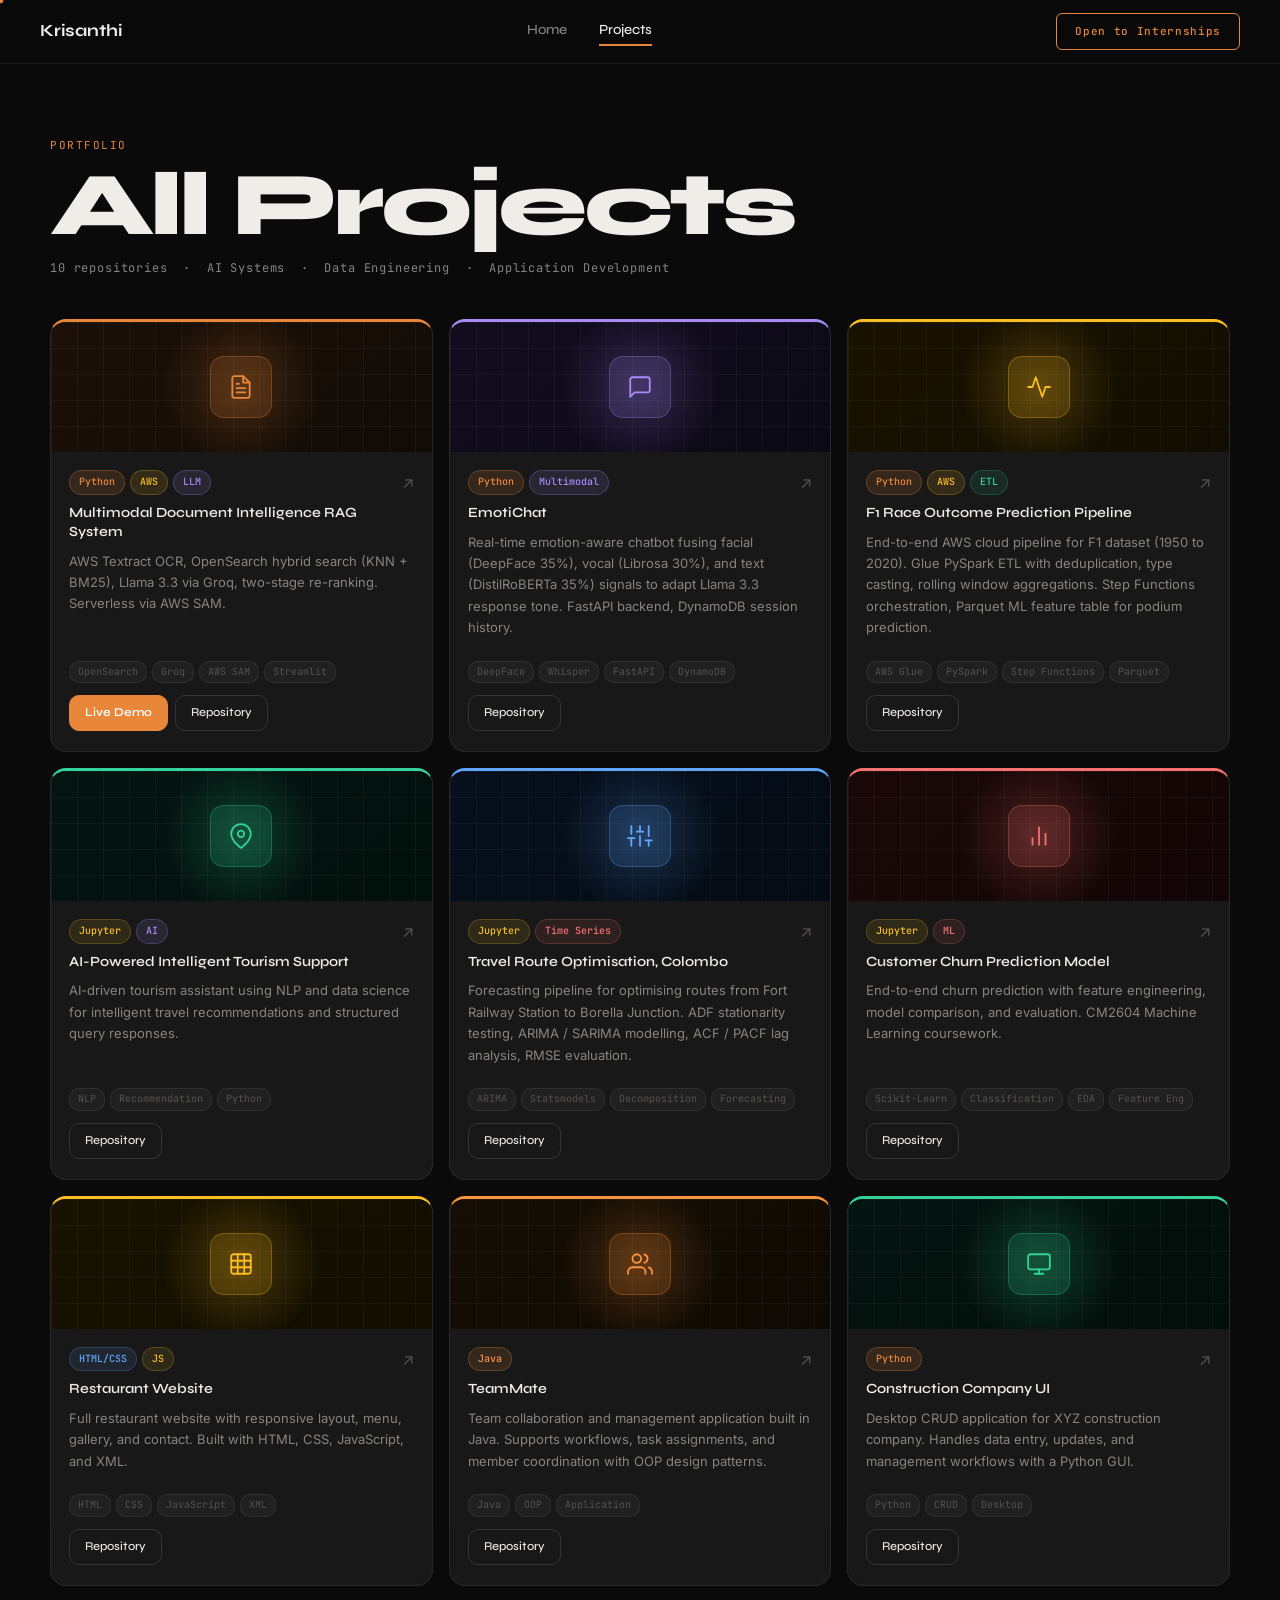
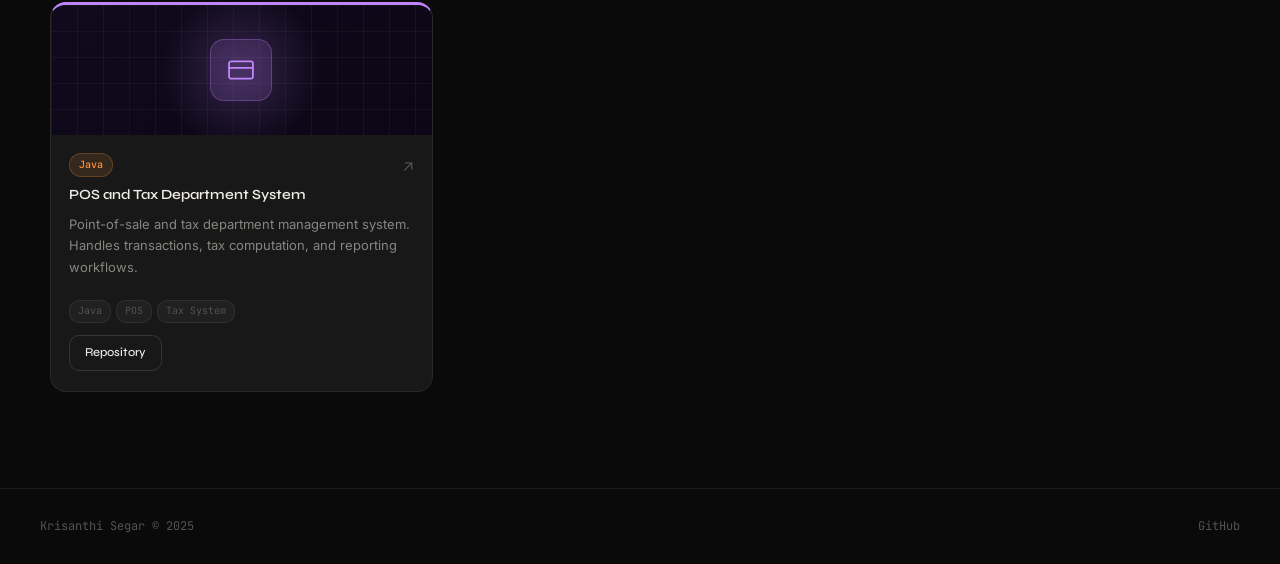
==== projects.html @ 3cba6a59 "created project page" ====
<!DOCTYPE html>
<html lang="en">
<head>
  <meta charset="UTF-8">
  <meta name="viewport" content="width=device-width, initial-scale=1.0">
  <title>Projects | Krisanthi Segar</title>
  <link rel="preconnect" href="https://fonts.googleapis.com">
  <link rel="preconnect" href="https://fonts.gstatic.com" crossorigin>
  <link href="https://fonts.googleapis.com/css2?family=Syne:wght@400;500;600;700;800&family=Inter:wght@300;400;500&family=JetBrains+Mono:wght@400;500&display=swap" rel="stylesheet">
  <link rel="stylesheet" href="css/style.css">
  <style>
    .pcard-art {
      height: 130px;
      display: flex;
      align-items: center;
      justify-content: center;
      position: relative;
      overflow: hidden;
      flex-shrink: 0;
    }
    .pcard-art::before {
      content: '';
      position: absolute;
      inset: 0;
      background-image:
        linear-gradient(rgba(255,255,255,0.04) 1px, transparent 1px),
        linear-gradient(90deg, rgba(255,255,255,0.04) 1px, transparent 1px);
      background-size: 26px 26px;
    }
    .pcard-art::after {
      content: '';
      position: absolute;
      width: 160px;
      height: 160px;
      border-radius: 50%;
      background: radial-gradient(circle, var(--glow) 0%, transparent 70%);
      opacity: 0.22;
      pointer-events: none;
    }
    .ci {
      width: 62px;
      height: 62px;
      border-radius: 14px;
      display: flex;
      align-items: center;
      justify-content: center;
      position: relative;
      z-index: 2;
      flex-shrink: 0;
    }
    .ci svg { width: 26px; height: 26px; }
  </style>
</head>
<body>

<div class="cursor" id="cursor"></div>

<nav class="nav" id="nav">
  <a href="index.html" class="nav-logo">Krisanthi</a>
  <div class="nav-links">
    <a href="index.html" class="nav-link">Home</a>
    <a href="projects.html" class="nav-link active">Projects</a>
  </div>
  <a href="index.html#contact" class="nav-hire">Open to Internships</a>
</nav>

<section class="page-hero">
  <div class="wrap">
    <p class="eyebrow">Portfolio</p>
    <h1 class="page-title">All Projects</h1>
    <p class="page-sub">10 repositories &nbsp;&middot;&nbsp; AI Systems &nbsp;&middot;&nbsp; Data Engineering &nbsp;&middot;&nbsp; Application Development</p>
  </div>
</section>

<section class="proj-section">
  <div class="wrap">
    <div class="proj-grid">

      <!-- 1 RAG -->
      <article class="pcard" style="--bar:#E8873A">
        <div class="pcard-art" style="background:linear-gradient(145deg,#1c1008,#110b05);--glow:#E8873A">
          <div class="ci" style="background:rgba(232,135,58,.14);border:1px solid rgba(232,135,58,.28)">
            <svg viewBox="0 0 24 24" fill="none" stroke="#E8873A" stroke-width="1.65" stroke-linecap="round" stroke-linejoin="round">
              <path d="M14 2H6a2 2 0 00-2 2v16a2 2 0 002 2h12a2 2 0 002-2V8z"/>
              <polyline points="14,2 14,8 20,8"/>
              <line x1="16" y1="13" x2="8" y2="13"/>
              <line x1="16" y1="17" x2="8" y2="17"/>
              <line x1="10" y1="9" x2="8" y2="9"/>
            </svg>
          </div>
        </div>
        <div class="pcard-body">
          <div class="pcard-top"><div class="badges"><span class="b b-py">Python</span><span class="b b-aws">AWS</span><span class="b b-ai">LLM</span></div><a href="https://github.com/Krisanthi/Multimodal-Document-Intelligence-RAG-System" target="_blank" class="ext-link">&#8599;</a></div>
          <h3 class="pcard-name">Multimodal Document Intelligence RAG System</h3>
          <p class="pcard-desc">AWS Textract OCR, OpenSearch hybrid search (KNN + BM25), Llama 3.3 via Groq, two-stage re-ranking. Serverless via AWS SAM.</p>
          <div class="ptags"><span>OpenSearch</span><span>Groq</span><span>AWS SAM</span><span>Streamlit</span></div>
          <div class="pbtns"><a href="https://multimodal-document-intelligence-rag-system-j9xgrgx8ejsucrmhwx.streamlit.app/#doc-intel-rag" target="_blank" class="btn-fill btn-s">Live Demo</a><a href="https://github.com/Krisanthi/Multimodal-Document-Intelligence-RAG-System" target="_blank" class="btn-line btn-s">Repository</a></div>
        </div>
      </article>

      <!-- 2 EmotiChat -->
      <article class="pcard" style="--bar:#A78BFA">
        <div class="pcard-art" style="background:linear-gradient(145deg,#110d1e,#0c0916);--glow:#A78BFA">
          <div class="ci" style="background:rgba(167,139,250,.14);border:1px solid rgba(167,139,250,.28)">
            <svg viewBox="0 0 24 24" fill="none" stroke="#A78BFA" stroke-width="1.65" stroke-linecap="round" stroke-linejoin="round">
              <path d="M21 15a2 2 0 01-2 2H7l-4 4V5a2 2 0 012-2h14a2 2 0 012 2z"/>
            </svg>
          </div>
        </div>
        <div class="pcard-body">
          <div class="pcard-top"><div class="badges"><span class="b b-py">Python</span><span class="b b-ai">Multimodal</span></div><a href="https://github.com/Krisanthi/EmotiChat" target="_blank" class="ext-link">&#8599;</a></div>
          <h3 class="pcard-name">EmotiChat</h3>
          <p class="pcard-desc">Real-time emotion-aware chatbot fusing facial (DeepFace 35%), vocal (Librosa 30%), and text (DistilRoBERTa 35%) signals to adapt Llama 3.3 response tone. FastAPI backend, DynamoDB session history.</p>
          <div class="ptags"><span>DeepFace</span><span>Whisper</span><span>FastAPI</span><span>DynamoDB</span></div>
          <div class="pbtns"><a href="https://github.com/Krisanthi/EmotiChat" target="_blank" class="btn-line btn-s">Repository</a></div>
        </div>
      </article>

      <!-- 3 F1 Pipeline -->
      <article class="pcard" style="--bar:#FBBF24">
        <div class="pcard-art" style="background:linear-gradient(145deg,#1a1200,#110d00);--glow:#FBBF24">
          <div class="ci" style="background:rgba(251,191,36,.14);border:1px solid rgba(251,191,36,.28)">
            <svg viewBox="0 0 24 24" fill="none" stroke="#FBBF24" stroke-width="1.65" stroke-linecap="round" stroke-linejoin="round">
              <polyline points="22,12 18,12 15,21 9,3 6,12 2,12"/>
            </svg>
          </div>
        </div>
        <div class="pcard-body">
          <div class="pcard-top"><div class="badges"><span class="b b-py">Python</span><span class="b b-aws">AWS</span><span class="b b-data">ETL</span></div><a href="https://github.com/Krisanthi/f1-pipeline" target="_blank" class="ext-link">&#8599;</a></div>
          <h3 class="pcard-name">F1 Race Outcome Prediction Pipeline</h3>
          <p class="pcard-desc">End-to-end AWS cloud pipeline for F1 dataset (1950 to 2020). Glue PySpark ETL with deduplication, type casting, rolling window aggregations. Step Functions orchestration, Parquet ML feature table for podium prediction.</p>
          <div class="ptags"><span>AWS Glue</span><span>PySpark</span><span>Step Functions</span><span>Parquet</span></div>
          <div class="pbtns"><a href="https://github.com/Krisanthi/f1-pipeline" target="_blank" class="btn-line btn-s">Repository</a></div>
        </div>
      </article>

      <!-- 4 Tourism -->
      <article class="pcard" style="--bar:#34D399">
        <div class="pcard-art" style="background:linear-gradient(145deg,#041410,#02100c);--glow:#34D399">
          <div class="ci" style="background:rgba(52,211,153,.14);border:1px solid rgba(52,211,153,.28)">
            <svg viewBox="0 0 24 24" fill="none" stroke="#34D399" stroke-width="1.65" stroke-linecap="round" stroke-linejoin="round">
              <path d="M21 10c0 7-9 13-9 13s-9-6-9-13a9 9 0 0118 0z"/>
              <circle cx="12" cy="10" r="3"/>
            </svg>
          </div>
        </div>
        <div class="pcard-body">
          <div class="pcard-top"><div class="badges"><span class="b b-nb">Jupyter</span><span class="b b-ai">AI</span></div><a href="https://github.com/Krisanthi/AI-Powered-Intelligent-Tourism-Support-System" target="_blank" class="ext-link">&#8599;</a></div>
          <h3 class="pcard-name">AI-Powered Intelligent Tourism Support</h3>
          <p class="pcard-desc">AI-driven tourism assistant using NLP and data science for intelligent travel recommendations and structured query responses.</p>
          <div class="ptags"><span>NLP</span><span>Recommendation</span><span>Python</span></div>
          <div class="pbtns"><a href="https://github.com/Krisanthi/AI-Powered-Intelligent-Tourism-Support-System" target="_blank" class="btn-line btn-s">Repository</a></div>
        </div>
      </article>

      <!-- 5 Travel Route -->
      <article class="pcard" style="--bar:#60A5FA">
        <div class="pcard-art" style="background:linear-gradient(145deg,#060f1c,#040b14);--glow:#60A5FA">
          <div class="ci" style="background:rgba(96,165,250,.14);border:1px solid rgba(96,165,250,.28)">
            <svg viewBox="0 0 24 24" fill="none" stroke="#60A5FA" stroke-width="1.65" stroke-linecap="round" stroke-linejoin="round">
              <line x1="4" y1="21" x2="4" y2="14"/>
              <line x1="4" y1="10" x2="4" y2="3"/>
              <line x1="12" y1="21" x2="12" y2="12"/>
              <line x1="12" y1="8" x2="12" y2="3"/>
              <line x1="20" y1="21" x2="20" y2="16"/>
              <line x1="20" y1="12" x2="20" y2="3"/>
              <line x1="1" y1="14" x2="7" y2="14"/>
              <line x1="9" y1="8" x2="15" y2="8"/>
              <line x1="17" y1="16" x2="23" y2="16"/>
            </svg>
          </div>
        </div>
        <div class="pcard-body">
          <div class="pcard-top"><div class="badges"><span class="b b-nb">Jupyter</span><span class="b b-ml">Time Series</span></div><a href="https://github.com/Krisanthi/Optimisation-of-Travel-Routes-in-Colombo-Using-Python" target="_blank" class="ext-link">&#8599;</a></div>
          <h3 class="pcard-name">Travel Route Optimisation, Colombo</h3>
          <p class="pcard-desc">Forecasting pipeline for optimising routes from Fort Railway Station to Borella Junction. ADF stationarity testing, ARIMA / SARIMA modelling, ACF / PACF lag analysis, RMSE evaluation.</p>
          <div class="ptags"><span>ARIMA</span><span>Statsmodels</span><span>Decomposition</span><span>Forecasting</span></div>
          <div class="pbtns"><a href="https://github.com/Krisanthi/Optimisation-of-Travel-Routes-in-Colombo-Using-Python" target="_blank" class="btn-line btn-s">Repository</a></div>
        </div>
      </article>

      <!-- 6 Churn -->
      <article class="pcard" style="--bar:#F87171">
        <div class="pcard-art" style="background:linear-gradient(145deg,#1a0808,#120505);--glow:#F87171">
          <div class="ci" style="background:rgba(248,113,113,.14);border:1px solid rgba(248,113,113,.28)">
            <svg viewBox="0 0 24 24" fill="none" stroke="#F87171" stroke-width="1.65" stroke-linecap="round" stroke-linejoin="round">
              <line x1="18" y1="20" x2="18" y2="10"/>
              <line x1="12" y1="20" x2="12" y2="4"/>
              <line x1="6" y1="20" x2="6" y2="14"/>
            </svg>
          </div>
        </div>
        <div class="pcard-body">
          <div class="pcard-top"><div class="badges"><span class="b b-nb">Jupyter</span><span class="b b-ml">ML</span></div><a href="https://github.com/Krisanthi/Customer-Churn-Prediction-Model" target="_blank" class="ext-link">&#8599;</a></div>
          <h3 class="pcard-name">Customer Churn Prediction Model</h3>
          <p class="pcard-desc">End-to-end churn prediction with feature engineering, model comparison, and evaluation. CM2604 Machine Learning coursework.</p>
          <div class="ptags"><span>Scikit-Learn</span><span>Classification</span><span>EDA</span><span>Feature Eng</span></div>
          <div class="pbtns"><a href="https://github.com/Krisanthi/Customer-Churn-Prediction-Model" target="_blank" class="btn-line btn-s">Repository</a></div>
        </div>
      </article>

      <!-- 7 Restaurant -->
      <article class="pcard" style="--bar:#FBBF24">
        <div class="pcard-art" style="background:linear-gradient(145deg,#181200,#110d00);--glow:#FBBF24">
          <div class="ci" style="background:rgba(251,191,36,.14);border:1px solid rgba(251,191,36,.28)">
            <svg viewBox="0 0 24 24" fill="none" stroke="#FBBF24" stroke-width="1.65" stroke-linecap="round" stroke-linejoin="round">
              <rect x="3" y="3" width="18" height="18" rx="2"/>
              <line x1="3" y1="9" x2="21" y2="9"/>
              <line x1="3" y1="15" x2="21" y2="15"/>
              <line x1="9" y1="3" x2="9" y2="21"/>
              <line x1="15" y1="3" x2="15" y2="21"/>
            </svg>
          </div>
        </div>
        <div class="pcard-body">
          <div class="pcard-top"><div class="badges"><span class="b b-css">HTML/CSS</span><span class="b b-js">JS</span></div><a href="https://github.com/Krisanthi/Restaurant-Website" target="_blank" class="ext-link">&#8599;</a></div>
          <h3 class="pcard-name">Restaurant Website</h3>
          <p class="pcard-desc">Full restaurant website with responsive layout, menu, gallery, and contact. Built with HTML, CSS, JavaScript, and XML.</p>
          <div class="ptags"><span>HTML</span><span>CSS</span><span>JavaScript</span><span>XML</span></div>
          <div class="pbtns"><a href="https://github.com/Krisanthi/Restaurant-Website" target="_blank" class="btn-line btn-s">Repository</a></div>
        </div>
      </article>

      <!-- 8 TeamMate -->
      <article class="pcard" style="--bar:#FB923C">
        <div class="pcard-art" style="background:linear-gradient(145deg,#160e04,#0e0902);--glow:#FB923C">
          <div class="ci" style="background:rgba(251,146,60,.14);border:1px solid rgba(251,146,60,.28)">
            <svg viewBox="0 0 24 24" fill="none" stroke="#FB923C" stroke-width="1.65" stroke-linecap="round" stroke-linejoin="round">
              <path d="M17 21v-2a4 4 0 00-4-4H5a4 4 0 00-4 4v2"/>
              <circle cx="9" cy="7" r="4"/>
              <path d="M23 21v-2a4 4 0 00-3-3.87"/>
              <path d="M16 3.13a4 4 0 010 7.75"/>
            </svg>
          </div>
        </div>
        <div class="pcard-body">
          <div class="pcard-top"><div class="badges"><span class="b b-java">Java</span></div><a href="https://github.com/Krisanthi/TeamMate" target="_blank" class="ext-link">&#8599;</a></div>
          <h3 class="pcard-name">TeamMate</h3>
          <p class="pcard-desc">Team collaboration and management application built in Java. Supports workflows, task assignments, and member coordination with OOP design patterns.</p>
          <div class="ptags"><span>Java</span><span>OOP</span><span>Application</span></div>
          <div class="pbtns"><a href="https://github.com/Krisanthi/TeamMate" target="_blank" class="btn-line btn-s">Repository</a></div>
        </div>
      </article>

      <!-- 9 Construction UI -->
      <article class="pcard" style="--bar:#34D399">
        <div class="pcard-art" style="background:linear-gradient(145deg,#041410,#020e09);--glow:#34D399">
          <div class="ci" style="background:rgba(52,211,153,.14);border:1px solid rgba(52,211,153,.28)">
            <svg viewBox="0 0 24 24" fill="none" stroke="#34D399" stroke-width="1.65" stroke-linecap="round" stroke-linejoin="round">
              <rect x="2" y="3" width="20" height="14" rx="2"/>
              <line x1="8" y1="21" x2="16" y2="21"/>
              <line x1="12" y1="17" x2="12" y2="21"/>
            </svg>
          </div>
        </div>
        <div class="pcard-body">
          <div class="pcard-top"><div class="badges"><span class="b b-py">Python</span></div><a href="https://github.com/Krisanthi/construction-company-UI-with-python." target="_blank" class="ext-link">&#8599;</a></div>
          <h3 class="pcard-name">Construction Company UI</h3>
          <p class="pcard-desc">Desktop CRUD application for XYZ construction company. Handles data entry, updates, and management workflows with a Python GUI.</p>
          <div class="ptags"><span>Python</span><span>CRUD</span><span>Desktop</span></div>
          <div class="pbtns"><a href="https://github.com/Krisanthi/construction-company-UI-with-python." target="_blank" class="btn-line btn-s">Repository</a></div>
        </div>
      </article>

      <!-- 10 POS System -->
      <article class="pcard" style="--bar:#C084FC">
        <div class="pcard-art" style="background:linear-gradient(145deg,#100a1c,#0b0716);--glow:#C084FC">
          <div class="ci" style="background:rgba(192,132,252,.14);border:1px solid rgba(192,132,252,.28)">
            <svg viewBox="0 0 24 24" fill="none" stroke="#C084FC" stroke-width="1.65" stroke-linecap="round" stroke-linejoin="round">
              <rect x="1" y="4" width="22" height="16" rx="2"/>
              <line x1="1" y1="10" x2="23" y2="10"/>
            </svg>
          </div>
        </div>
        <div class="pcard-body">
          <div class="pcard-top"><div class="badges"><span class="b b-java">Java</span></div><a href="https://github.com/Krisanthi/pos-system-and-tax-department-system" target="_blank" class="ext-link">&#8599;</a></div>
          <h3 class="pcard-name">POS and Tax Department System</h3>
          <p class="pcard-desc">Point-of-sale and tax department management system. Handles transactions, tax computation, and reporting workflows.</p>
          <div class="ptags"><span>Java</span><span>POS</span><span>Tax System</span></div>
          <div class="pbtns"><a href="https://github.com/Krisanthi/pos-system-and-tax-department-system" target="_blank" class="btn-line btn-s">Repository</a></div>
        </div>
      </article>

    </div>
  </div>
</section>

<footer class="footer">
  <span>Krisanthi Segar &copy; 2025</span>
  <a href="https://github.com/Krisanthi" target="_blank" style="color:var(--txt3);font-family:var(--ff-m);font-size:12px;transition:color .2s" onmouseover="this.style.color='var(--acc)'" onmouseout="this.style.color='var(--txt3)'">GitHub</a>
</footer>

<script src="js/main.js"></script>
</body>
</html>
---- css/style.css ----
/* =============================================================
   KRISANTHI SEGAR — Portfolio v3
   Dark, bold, no em-dashes, engaging, professional
============================================================= */
:root {
  --bg:      #0A0A0A;
  --bg2:     #111111;
  --bg3:     #181818;
  --bg4:     #202020;
  --brd:     rgba(255,255,255,0.07);
  --brd2:    rgba(255,255,255,0.13);
  --brd3:    rgba(255,255,255,0.2);
  --txt:     #F0EDE8;
  --txt2:    #888480;
  --txt3:    #555250;
  --acc:     #E8873A;
  --acc2:    #FBBF24;
  --grn:     #34D399;
  --pur:     #A78BFA;
  --blu:     #60A5FA;
  --red:     #F87171;
  --pnk:     #C084FC;

  --ff-h:    'Syne', sans-serif;
  --ff-b:    'Inter', sans-serif;
  --ff-m:    'JetBrains Mono', monospace;

  --r1: 6px;  --r2: 10px;  --r3: 16px;  --r4: 24px;
  --nav: 64px;
  --sh: 0 4px 40px rgba(0,0,0,.65);
}

*,*::before,*::after{box-sizing:border-box;margin:0;padding:0}
html{scroll-behavior:smooth}
body{font-family:var(--ff-b);background:var(--bg);color:var(--txt);font-size:16px;line-height:1.65;overflow-x:hidden;-webkit-font-smoothing:antialiased}
a{color:inherit;text-decoration:none}
img{display:block;max-width:100%}
p{margin-bottom:1em}
p:last-child{margin-bottom:0}

.wrap{width:min(1180px,100% - 3rem);margin-inline:auto}

/* ── CURSOR ── */
.cursor{width:7px;height:7px;border-radius:50%;background:var(--acc);position:fixed;pointer-events:none;z-index:9999;transform:translate(-50%,-50%);transition:transform .15s,opacity .3s;mix-blend-mode:screen}

/* ══════════ NAV ══════════ */
.nav{position:fixed;top:0;left:0;right:0;z-index:100;height:var(--nav);display:flex;align-items:center;justify-content:space-between;padding:0 2.5rem;background:rgba(10,10,10,.82);backdrop-filter:blur(18px);border-bottom:1px solid var(--brd);transition:border-color .3s}
.nav.scrolled{border-bottom-color:var(--brd2)}
.nav-logo{font-family:var(--ff-h);font-size:17px;font-weight:700;color:var(--txt);letter-spacing:-.01em}
.nav-links{display:flex;gap:2rem}
.nav-link{font-family:var(--ff-h);font-size:14px;font-weight:500;color:var(--txt2);transition:color .2s;position:relative;padding-bottom:3px}
.nav-link::after{content:'';position:absolute;bottom:-1px;left:0;right:100%;height:1.5px;background:var(--acc);transition:right .3s}
.nav-link:hover,.nav-link.active{color:var(--txt)}
.nav-link:hover::after,.nav-link.active::after{right:0}
.nav-hire{font-family:var(--ff-m);font-size:11px;font-weight:500;letter-spacing:.06em;padding:8px 18px;border:1px solid var(--acc);border-radius:var(--r1);color:var(--acc);transition:background .2s,color .2s}
.nav-hire:hover{background:var(--acc);color:#fff}

/* ══════════ HERO ══════════ */
.hero{min-height:100svh;padding-top:var(--nav);display:grid;grid-template-columns:1fr 480px;gap:4rem;align-items:center;padding-inline:2.5rem;max-width:1300px;margin-inline:auto;position:relative}
.hero-noise{position:fixed;inset:0;background-image:url("data:image/svg+xml,%3Csvg viewBox='0 0 256 256' xmlns='http://www.w3.org/2000/svg'%3E%3Cfilter id='n'%3E%3CfeTurbulence type='fractalNoise' baseFrequency='.9' numOctaves='4' stitchTiles='stitch'/%3E%3C/filter%3E%3Crect width='100%25' height='100%25' filter='url(%23n)' opacity='.028'/%3E%3C/svg%3E");pointer-events:none;z-index:0}

.hero-status{display:inline-flex;align-items:center;gap:8px;font-family:var(--ff-m);font-size:11px;letter-spacing:.08em;color:var(--grn);margin-bottom:1.5rem;opacity:0;animation:up .6s .1s forwards}
.pulse{width:7px;height:7px;border-radius:50%;background:var(--grn);animation:blink 2s infinite}
@keyframes blink{0%,100%{box-shadow:0 0 0 0 rgba(52,211,153,.4)}50%{box-shadow:0 0 0 5px rgba(52,211,153,0)}}

.hero-h1{font-family:var(--ff-h);font-weight:800;letter-spacing:-.04em;line-height:.93;margin-bottom:1rem;opacity:0;animation:up .7s .22s forwards}
.h1-top{display:block;font-size:clamp(56px,7vw,100px);color:var(--txt)}
.h1-btm{display:block;font-size:clamp(56px,7vw,100px);color:var(--acc);-webkit-text-stroke:2px var(--acc);color:transparent}

.hero-tag{font-family:var(--ff-m);font-size:12px;color:var(--txt2);letter-spacing:.04em;margin-bottom:1.25rem;opacity:0;animation:up .7s .34s forwards}
.hero-bio{font-size:16px;color:var(--txt2);line-height:1.8;max-width:540px;margin-bottom:1.5rem;opacity:0;animation:up .7s .44s forwards}

.xp-pills{display:flex;flex-wrap:wrap;gap:7px;margin-bottom:2rem;opacity:0;animation:up .7s .54s forwards}
.xp{font-family:var(--ff-m);font-size:11px;padding:5px 12px;border:1px solid var(--brd2);border-radius:20px;color:var(--txt2);background:var(--bg2);cursor:default;transition:border-color .2s,color .2s}
.xp:hover{border-color:var(--acc);color:var(--acc)}

.hero-btns{display:flex;gap:12px;margin-bottom:2.5rem;opacity:0;animation:up .7s .64s forwards}

.hero-stats{display:flex;align-items:center;gap:2rem;opacity:0;animation:up .7s .74s forwards}
.hstat{display:flex;flex-direction:column}
.hstat-n{font-family:var(--ff-h);font-size:22px;font-weight:800;color:var(--acc);line-height:1}
.hstat-l{font-family:var(--ff-m);font-size:10px;color:var(--txt3);letter-spacing:.08em;margin-top:3px}
.hstat-div{width:1px;height:36px;background:var(--brd2)}

/* HERO RIGHT */
.hero-right{display:flex;align-items:center;justify-content:center;opacity:0;animation:fadeIn .9s .8s forwards}
.hero-img-wrap{position:relative;width:360px;height:440px}
.hero-img{width:100%;height:100%;object-fit:cover;object-position:center top;border-radius:var(--r4);border:1px solid var(--brd2);display:block}
.hero-img-fallback{display:none;width:100%;height:100%;border-radius:var(--r4);border:1px solid var(--brd2);background:var(--bg3);align-items:center;justify-content:center;font-family:var(--ff-h);font-size:72px;font-weight:800;color:var(--acc)}

/* floating nodes around photo */
.fnode{position:absolute;font-family:var(--ff-m);font-size:11px;padding:6px 13px;border:1px solid var(--brd2);border-radius:20px;background:rgba(10,10,10,.85);backdrop-filter:blur(10px);color:var(--txt2);white-space:nowrap;animation:flt 5s ease-in-out infinite}
.fn1{top:-16px;left:-24px;animation-delay:0s;border-color:rgba(232,135,58,.4);color:var(--acc)}
.fn2{top:20%;right:-30px;animation-delay:.9s;border-color:rgba(167,139,250,.35);color:var(--pur)}
.fn3{top:42%;left:-36px;animation-delay:1.8s;border-color:rgba(251,191,36,.35);color:var(--acc2)}
.fn4{top:62%;right:-28px;animation-delay:.5s;border-color:rgba(96,165,250,.35);color:var(--blu)}
.fn5{bottom:20%;left:-30px;animation-delay:1.3s;border-color:rgba(52,211,153,.35);color:var(--grn)}
.fn6{bottom:-14px;right:-14px;animation-delay:2.2s;border-color:rgba(232,135,58,.3);color:var(--acc)}
@keyframes flt{0%,100%{transform:translateY(0)}50%{transform:translateY(-9px)}}

/* ══════════ TAPE ══════════ */
.tape-wrap{overflow:hidden;background:var(--bg2);border-top:1px solid var(--brd);border-bottom:1px solid var(--brd)}
.tape-eyebrow{font-family:var(--ff-m);font-size:9px;letter-spacing:.18em;color:var(--txt3);text-align:center;padding:14px 0 10px;text-transform:uppercase}
.tape-slider{overflow:hidden;padding-bottom:16px}
.tape-track{display:flex;gap:14px;width:max-content;animation:tape 38s linear infinite}
.tape-track:hover{animation-play-state:paused}
.tape-photo{width:168px;height:110px;border-radius:var(--r2);overflow:hidden;flex-shrink:0;border:1px solid var(--brd)}
.tape-photo img{width:100%;height:100%;object-fit:cover;filter:brightness(.82) saturate(.88);transition:filter .4s,transform .4s}
.tape-photo:hover img{filter:brightness(1) saturate(1);transform:scale(1.06)}

/* ══════════ SECTIONS ══════════ */
.section{padding:6rem 0}
.eyebrow{font-family:var(--ff-m);font-size:11px;letter-spacing:.14em;color:var(--acc);text-transform:uppercase;margin-bottom:.6rem}
.sec-h{font-family:var(--ff-h);font-size:clamp(30px,4vw,52px);font-weight:700;letter-spacing:-.025em;line-height:1.08;margin-bottom:2.5rem}
.sec-row{display:flex;align-items:flex-end;justify-content:space-between;margin-bottom:2.5rem}
.sec-row .sec-h{margin-bottom:0}
.see-all{font-family:var(--ff-h);font-size:14px;font-weight:500;color:var(--acc);border-bottom:1px solid rgba(232,135,58,.3);padding-bottom:2px;transition:border-color .2s,letter-spacing .2s;white-space:nowrap}
.see-all:hover{border-color:var(--acc);letter-spacing:.02em}

/* ── ABOUT ── */
.about-section{background:var(--bg)}
.about-header{margin-bottom:2.5rem}
.about-grid{display:grid;grid-template-columns:1fr 1fr;gap:5rem;align-items:start}
.about-copy p{font-size:16px;color:var(--txt2);line-height:1.85}

.cert-row{display:flex;align-items:center;gap:14px;margin-top:2rem;padding:16px 20px;background:var(--bg3);border:1px solid var(--brd2);border-left:3px solid var(--acc);border-radius:var(--r3)}
.cert-ic{width:42px;height:42px;border-radius:var(--r2);background:rgba(232,135,58,.12);display:flex;align-items:center;justify-content:center;color:var(--acc);flex-shrink:0}
.cert-name{font-size:14px;font-weight:500}
.cert-meta{font-family:var(--ff-m);font-size:11px;color:var(--txt2);margin-top:3px}
.cert-tag{margin-left:auto;font-family:var(--ff-m);font-size:10px;padding:4px 12px;border-radius:20px;background:rgba(52,211,153,.1);color:var(--grn);border:1px solid rgba(52,211,153,.25);white-space:nowrap;flex-shrink:0}

/* stack grid */
.stack-grid{display:flex;flex-direction:column;gap:12px}
.sg-block{background:var(--bg2);border:1px solid var(--brd);border-radius:var(--r3);padding:16px 18px;transition:border-color .2s}
.sg-block:hover{border-color:var(--brd2)}
.sg-head{display:flex;align-items:center;gap:8px;font-family:var(--ff-h);font-size:13px;font-weight:600;color:var(--txt);margin-bottom:11px}
.sg-dot{width:8px;height:8px;border-radius:50%;background:var(--dot);flex-shrink:0}
.sg-chips{display:flex;flex-wrap:wrap;gap:6px}
.sg-chips span{font-family:var(--ff-m);font-size:12px;padding:4px 11px;background:var(--bg3);border:1px solid var(--brd);border-radius:20px;color:var(--txt2);cursor:default;transition:border-color .2s,color .2s}
.sg-chips span:hover{color:var(--txt);border-color:var(--brd2)}

/* ══════════ FEATURED ROW (1x4) ══════════ */
.feat-section{background:var(--bg2)}
.feat-row{display:grid;grid-template-columns:repeat(4,1fr);gap:14px}

/* ══════════ ICON CARD ART (projects + featured) ══════════ */
.pcard-art {
  height: 130px;
  display: flex;
  align-items: center;
  justify-content: center;
  position: relative;
  overflow: hidden;
  flex-shrink: 0;
}
.feat-art { height: 130px; }
.pcard-art::before {
  content: '';
  position: absolute;
  inset: 0;
  background-image:
    linear-gradient(rgba(255,255,255,0.038) 1px, transparent 1px),
    linear-gradient(90deg, rgba(255,255,255,0.038) 1px, transparent 1px);
  background-size: 26px 26px;
  z-index: 0;
}
.pcard-art::after {
  content: '';
  position: absolute;
  width: 170px;
  height: 170px;
  border-radius: 50%;
  background: radial-gradient(circle, var(--glow, #E8873A) 0%, transparent 70%);
  opacity: 0.2;
  pointer-events: none;
  z-index: 0;
}
.ci {
  width: 62px;
  height: 62px;
  border-radius: 14px;
  display: flex;
  align-items: center;
  justify-content: center;
  position: relative;
  z-index: 2;
  flex-shrink: 0;
}
.ci svg { width: 26px; height: 26px; }

/* ══════════ PROJECT CARDS (shared between feat + proj page) ══════════ */
.pcard{background:var(--bg3);border:1px solid var(--brd);border-top:3px solid var(--bar);border-radius:var(--r3);overflow:hidden;display:flex;flex-direction:column;transition:transform .22s,box-shadow .22s,border-color .22s;cursor:default}
.pcard:hover{transform:translateY(-5px);box-shadow:var(--sh);border-color:var(--brd2)}

.pcard-body{padding:18px 18px 20px;display:flex;flex-direction:column;gap:9px;flex:1}
.pcard-top{display:flex;align-items:center;justify-content:space-between}
.badges{display:flex;gap:5px;flex-wrap:wrap}
.ext-link{font-size:16px;color:var(--txt3);transition:color .2s,transform .2s;display:flex;align-items:center;flex-shrink:0;line-height:1}
.ext-link:hover{color:var(--acc);transform:translate(2px,-2px)}
.pcard-name{font-family:var(--ff-h);font-size:14px;font-weight:600;line-height:1.35;color:var(--txt)}
.pcard-desc{font-size:13px;color:var(--txt2);line-height:1.65;flex:1}
.ptags{display:flex;flex-wrap:wrap;gap:5px}
.ptags span{font-family:var(--ff-m);font-size:10px;padding:2px 8px;background:var(--bg4);border:1px solid var(--brd);border-radius:10px;color:var(--txt3)}
.pbtns{display:flex;gap:7px;flex-wrap:wrap;margin-top:3px}

/* badges */
.b{font-family:var(--ff-m);font-size:10px;font-weight:500;padding:3px 9px;border-radius:20px}
.b-py  {background:rgba(232,135,58,.14);color:#E8873A;border:1px solid rgba(232,135,58,.28)}
.b-aws {background:rgba(251,191,36,.12);color:#FBBF24;border:1px solid rgba(251,191,36,.25)}
.b-ai  {background:rgba(167,139,250,.12);color:#A78BFA;border:1px solid rgba(167,139,250,.25)}
.b-nb  {background:rgba(251,191,36,.1);color:#FBBF24;border:1px solid rgba(251,191,36,.22)}
.b-ml  {background:rgba(248,113,113,.1);color:#F87171;border:1px solid rgba(248,113,113,.22)}
.b-data{background:rgba(52,211,153,.1);color:#34D399;border:1px solid rgba(52,211,153,.22)}
.b-java{background:rgba(251,146,60,.12);color:#FB923C;border:1px solid rgba(251,146,60,.25)}
.b-css {background:rgba(96,165,250,.1);color:#60A5FA;border:1px solid rgba(96,165,250,.22)}
.b-js  {background:rgba(251,191,36,.1);color:#FBBF24;border:1px solid rgba(251,191,36,.22)}

/* ══════════ INVOLVEMENT ══════════ */
.inv-section{background:var(--bg)}
.inv-list{display:flex;flex-direction:column}
.inv-item{display:flex;align-items:center;gap:2rem;padding:1.4rem 0;border-bottom:1px solid var(--brd);position:relative;transition:padding-left .3s}
.inv-item:first-child{border-top:1px solid var(--brd)}
.inv-item:hover{padding-left:.75rem}
.inv-item:hover::before{content:'';position:absolute;left:0;top:0;bottom:0;width:2px;background:var(--acc);border-radius:2px}
.inv-num{font-family:var(--ff-m);font-size:11px;color:var(--txt3);width:28px;flex-shrink:0}
.inv-role{font-family:var(--ff-m);font-size:11px;color:var(--acc);letter-spacing:.06em;margin-bottom:4px}
.inv-ev{font-family:var(--ff-h);font-size:17px;font-weight:600;color:var(--txt)}

/* ══════════ CONTACT ══════════ */
.contact-section{background:var(--bg2)}
.contact-h{margin-bottom:0}
.contact-lead{font-size:16px;color:var(--txt2);max-width:480px;line-height:1.8;margin-top:1rem;margin-bottom:3rem}

.contact-layout{display:grid;grid-template-columns:1fr 1fr;gap:3rem;align-items:start}

.contact-main{display:flex;flex-direction:column;gap:14px}
.contact-email-btn{display:flex;flex-direction:column;gap:5px;background:var(--bg3);border:1px solid var(--brd2);border-radius:var(--r3);padding:28px 30px;position:relative;overflow:hidden;transition:border-color .2s,transform .15s;group:true}
.contact-email-btn:hover{border-color:var(--acc);transform:translateY(-2px)}
.contact-email-btn::after{content:'&#8599;';position:absolute;top:20px;right:22px;font-size:20px;color:var(--txt3);transition:color .2s,transform .2s}
.contact-email-btn:hover::after{color:var(--acc);transform:translate(3px,-3px)}
.ceb-label{font-family:var(--ff-m);font-size:10px;letter-spacing:.1em;text-transform:uppercase;color:var(--txt3)}
.ceb-addr{font-family:var(--ff-h);font-size:20px;font-weight:700;color:var(--txt);word-break:break-all}
.ceb-arr{position:absolute;top:20px;right:22px;font-size:20px;color:var(--txt3);transition:color .2s,transform .2s}
.contact-email-btn:hover .ceb-arr{color:var(--acc);transform:translate(3px,-3px)}

.contact-phone{display:inline-flex;align-items:center;gap:10px;font-family:var(--ff-m);font-size:14px;color:var(--txt2);padding:14px 20px;background:var(--bg3);border:1px solid var(--brd);border-radius:var(--r2);transition:border-color .2s,color .2s}
.contact-phone:hover{border-color:var(--brd2);color:var(--txt)}

.contact-socials{display:flex;flex-direction:column;gap:12px}
.csoc{display:flex;align-items:center;gap:14px;padding:20px 22px;background:var(--bg3);border:1px solid var(--brd);border-radius:var(--r3);transition:border-color .2s,transform .15s}
.csoc:hover{border-color:var(--brd2);transform:translateX(4px)}
.csoc-icon{width:44px;height:44px;border-radius:var(--r2);background:rgba(232,135,58,.1);display:flex;align-items:center;justify-content:center;color:var(--acc);flex-shrink:0}
.csoc-label{font-family:var(--ff-m);font-size:10px;color:var(--txt3);letter-spacing:.06em;display:block;margin-bottom:3px}
.csoc-val{font-size:14px;font-weight:500}
.csoc-arr{margin-left:auto;font-size:16px;color:var(--txt3);transition:color .2s,transform .2s}
.csoc:hover .csoc-arr{color:var(--acc);transform:translate(3px,-3px)}

/* ══════════ BUTTONS ══════════ */
.btn-fill{display:inline-flex;align-items:center;gap:8px;background:var(--acc);color:#fff;font-family:var(--ff-h);font-size:15px;font-weight:600;padding:12px 26px;border-radius:var(--r2);border:1.5px solid var(--acc);transition:background .2s,transform .15s,gap .2s;cursor:pointer}
.btn-fill:hover{background:#cc7228;transform:translateY(-1px);gap:12px}
.btn-line{display:inline-flex;align-items:center;gap:8px;background:transparent;color:var(--txt);font-family:var(--ff-h);font-size:15px;font-weight:500;padding:12px 26px;border-radius:var(--r2);border:1.5px solid var(--brd2);transition:border-color .2s,color .2s,transform .15s;cursor:pointer}
.btn-line:hover{border-color:var(--acc);color:var(--acc);transform:translateY(-1px)}
.btn-s{font-size:12px;padding:7px 15px}
.arr{display:inline-block;transition:transform .2s}
.btn-fill:hover .arr{transform:translateX(4px)}

/* ══════════ PROJECTS PAGE ══════════ */
.page-hero{padding-top:calc(var(--nav) + 4.5rem);padding-bottom:2.5rem}
.page-title{font-family:var(--ff-h);font-size:clamp(52px,8vw,90px);font-weight:800;letter-spacing:-.04em;line-height:.93;margin-bottom:.75rem}
.page-sub{font-family:var(--ff-m);font-size:12px;color:var(--txt2);letter-spacing:.07em}

.proj-section{padding-bottom:6rem}
.proj-grid{display:grid;grid-template-columns:repeat(3,1fr);gap:16px}

/* ══════════ FOOTER ══════════ */
.footer{border-top:1px solid var(--brd);padding:1.75rem 2.5rem;display:flex;justify-content:space-between;align-items:center;font-family:var(--ff-m);font-size:12px;color:var(--txt3);background:var(--bg)}

/* ══════════ ANIMATIONS ══════════ */
@keyframes up{from{opacity:0;transform:translateY(22px)}to{opacity:1;transform:translateY(0)}}
@keyframes fadeIn{from{opacity:0}to{opacity:1}}
@keyframes tape{from{transform:translateX(0)}to{transform:translateX(-33.333%)}}
@keyframes spin{from{transform:rotate(0)}to{transform:rotate(360deg)}}

.reveal{opacity:0;transform:translateY(26px);transition:opacity .65s ease,transform .65s ease}
.reveal.in{opacity:1;transform:translateY(0)}

/* ══════════ RESPONSIVE ══════════ */
@media(max-width:1100px){
  .feat-row{grid-template-columns:repeat(2,1fr)}
  .proj-grid{grid-template-columns:repeat(2,1fr)}
  .about-grid{grid-template-columns:1fr;gap:3rem}
}
@media(max-width:900px){
  .hero{grid-template-columns:1fr;text-align:center;padding-inline:1.5rem;gap:3rem;min-height:auto;padding-bottom:3rem}
  .hero-bio,.hero-status,.hero-tag{margin-inline:auto;text-align:center}
  .xp-pills,.hero-btns,.hero-stats{justify-content:center}
  .hero-right{justify-content:center}
  .fn1,.fn2,.fn3,.fn4,.fn5,.fn6{display:none}
  .contact-layout{grid-template-columns:1fr;gap:2rem}
  .sec-row{flex-direction:column;align-items:flex-start;gap:1rem}
}
@media(max-width:700px){
  .nav{padding:0 1.25rem}
  .nav-hire{display:none}
  .feat-row{grid-template-columns:1fr}
  .proj-grid{grid-template-columns:1fr}
  .footer{flex-direction:column;gap:6px;text-align:center;padding:1.25rem}
}
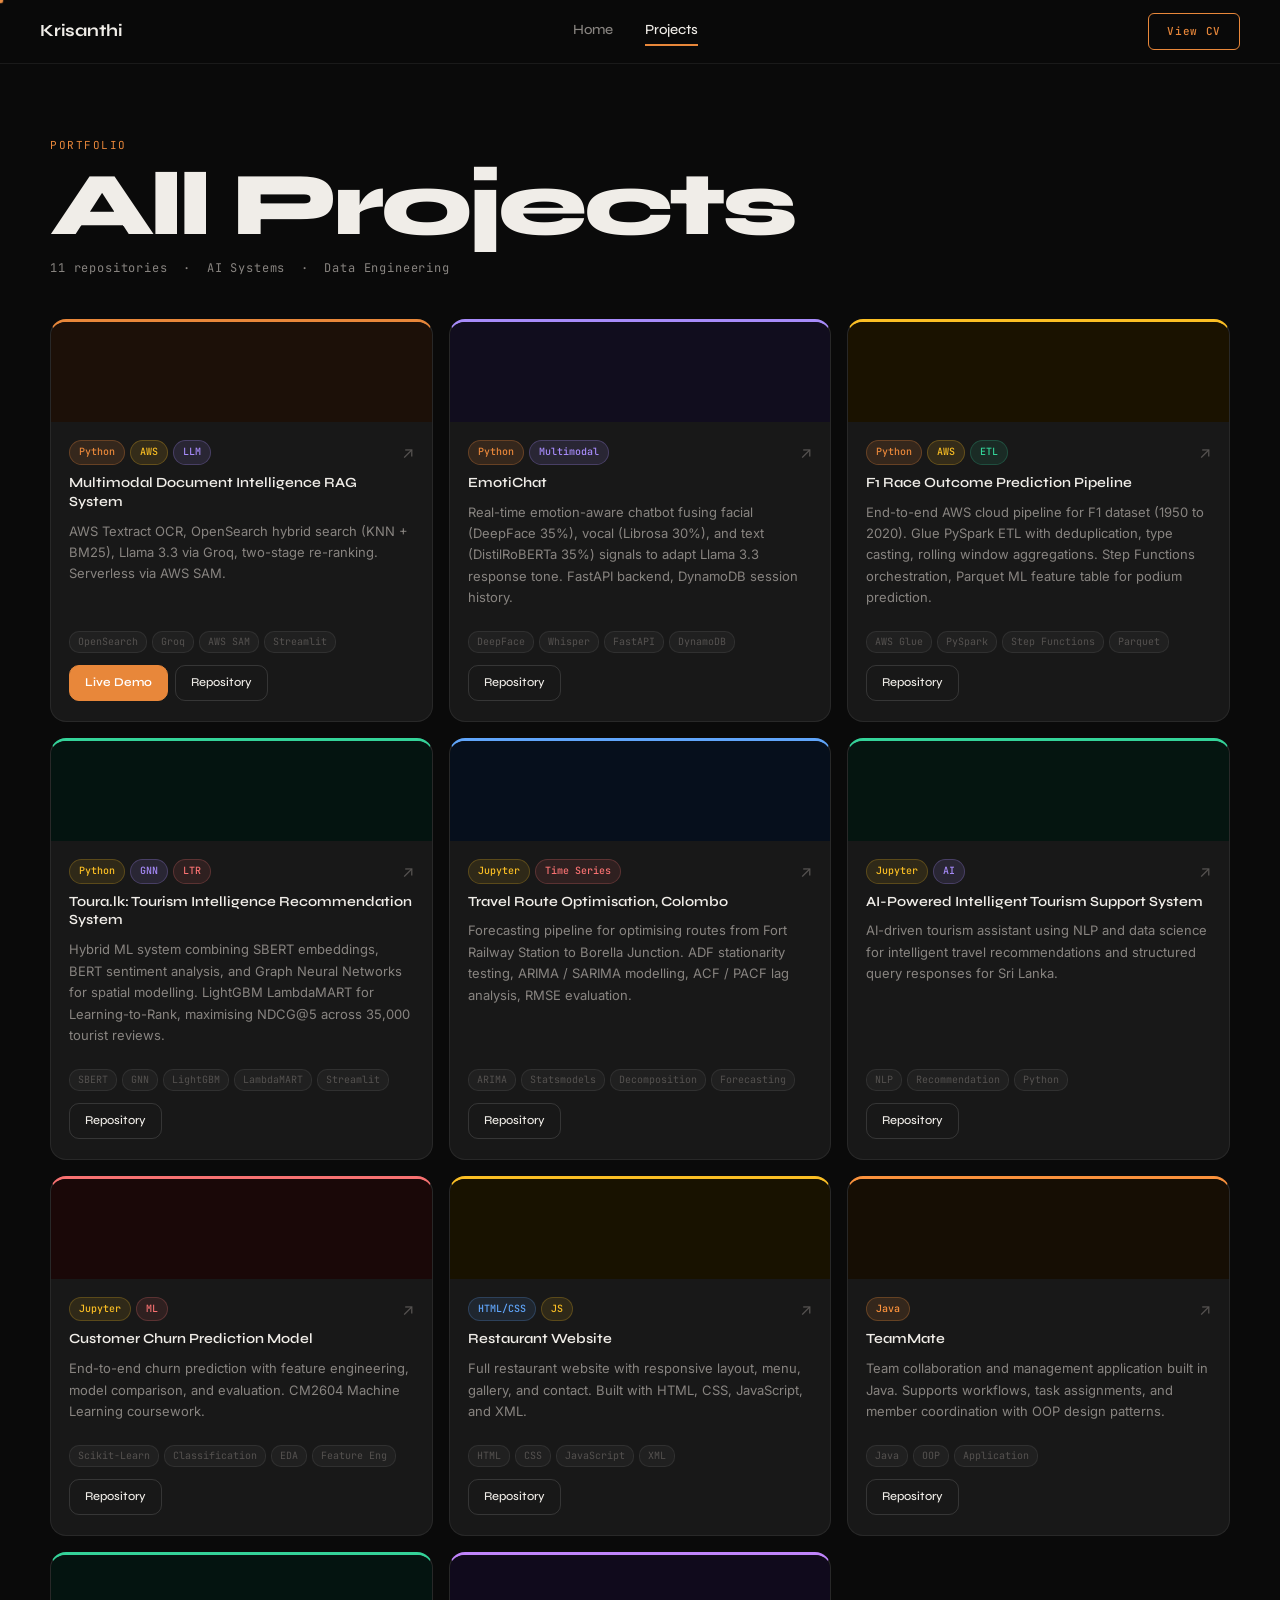
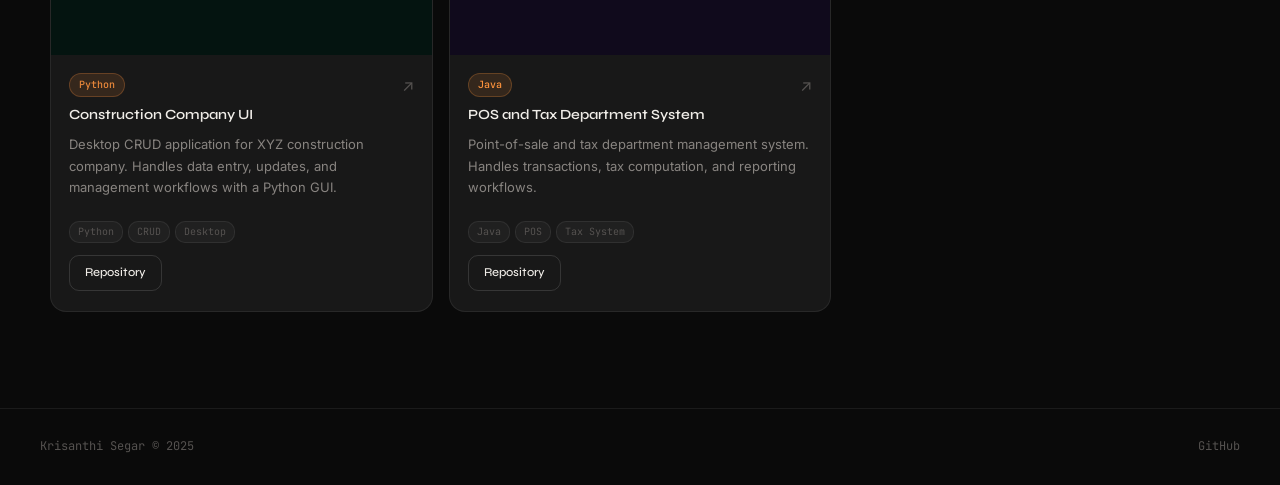
==== commit 33831850: "updated porfolio" ====
--- a/projects.html
+++ b/projects.html
@@ -8,48 +8,6 @@
   <link rel="preconnect" href="https://fonts.gstatic.com" crossorigin>
   <link href="https://fonts.googleapis.com/css2?family=Syne:wght@400;500;600;700;800&family=Inter:wght@300;400;500&family=JetBrains+Mono:wght@400;500&display=swap" rel="stylesheet">
   <link rel="stylesheet" href="css/style.css">
-  <style>
-    .pcard-art {
-      height: 130px;
-      display: flex;
-      align-items: center;
-      justify-content: center;
-      position: relative;
-      overflow: hidden;
-      flex-shrink: 0;
-    }
-    .pcard-art::before {
-      content: '';
-      position: absolute;
-      inset: 0;
-      background-image:
-        linear-gradient(rgba(255,255,255,0.04) 1px, transparent 1px),
-        linear-gradient(90deg, rgba(255,255,255,0.04) 1px, transparent 1px);
-      background-size: 26px 26px;
-    }
-    .pcard-art::after {
-      content: '';
-      position: absolute;
-      width: 160px;
-      height: 160px;
-      border-radius: 50%;
-      background: radial-gradient(circle, var(--glow) 0%, transparent 70%);
-      opacity: 0.22;
-      pointer-events: none;
-    }
-    .ci {
-      width: 62px;
-      height: 62px;
-      border-radius: 14px;
-      display: flex;
-      align-items: center;
-      justify-content: center;
-      position: relative;
-      z-index: 2;
-      flex-shrink: 0;
-    }
-    .ci svg { width: 26px; height: 26px; }
-  </style>
 </head>
 <body>
 
@@ -61,14 +19,14 @@
     <a href="index.html" class="nav-link">Home</a>
     <a href="projects.html" class="nav-link active">Projects</a>
   </div>
-  <a href="index.html#contact" class="nav-hire">Open to Internships</a>
+  <a href="assets/cv.pdf" target="_blank" class="nav-hire">View CV</a>
 </nav>
 
 <section class="page-hero">
   <div class="wrap">
     <p class="eyebrow">Portfolio</p>
     <h1 class="page-title">All Projects</h1>
-    <p class="page-sub">10 repositories &nbsp;&middot;&nbsp; AI Systems &nbsp;&middot;&nbsp; Data Engineering &nbsp;&middot;&nbsp; Application Development</p>
+    <p class="page-sub">11 repositories &nbsp;&middot;&nbsp; AI Systems &nbsp;&middot;&nbsp; Data Engineering</p>
   </div>
 </section>
 
@@ -78,17 +36,7 @@
 
       <!-- 1 RAG -->
       <article class="pcard" style="--bar:#E8873A">
-        <div class="pcard-art" style="background:linear-gradient(145deg,#1c1008,#110b05);--glow:#E8873A">
-          <div class="ci" style="background:rgba(232,135,58,.14);border:1px solid rgba(232,135,58,.28)">
-            <svg viewBox="0 0 24 24" fill="none" stroke="#E8873A" stroke-width="1.65" stroke-linecap="round" stroke-linejoin="round">
-              <path d="M14 2H6a2 2 0 00-2 2v16a2 2 0 002 2h12a2 2 0 002-2V8z"/>
-              <polyline points="14,2 14,8 20,8"/>
-              <line x1="16" y1="13" x2="8" y2="13"/>
-              <line x1="16" y1="17" x2="8" y2="17"/>
-              <line x1="10" y1="9" x2="8" y2="9"/>
-            </svg>
-          </div>
-        </div>
+        <div class="pcard-art" style="background:#1C1008;"></div>
         <div class="pcard-body">
           <div class="pcard-top"><div class="badges"><span class="b b-py">Python</span><span class="b b-aws">AWS</span><span class="b b-ai">LLM</span></div><a href="https://github.com/Krisanthi/Multimodal-Document-Intelligence-RAG-System" target="_blank" class="ext-link">&#8599;</a></div>
           <h3 class="pcard-name">Multimodal Document Intelligence RAG System</h3>
@@ -100,13 +48,7 @@
 
       <!-- 2 EmotiChat -->
       <article class="pcard" style="--bar:#A78BFA">
-        <div class="pcard-art" style="background:linear-gradient(145deg,#110d1e,#0c0916);--glow:#A78BFA">
-          <div class="ci" style="background:rgba(167,139,250,.14);border:1px solid rgba(167,139,250,.28)">
-            <svg viewBox="0 0 24 24" fill="none" stroke="#A78BFA" stroke-width="1.65" stroke-linecap="round" stroke-linejoin="round">
-              <path d="M21 15a2 2 0 01-2 2H7l-4 4V5a2 2 0 012-2h14a2 2 0 012 2z"/>
-            </svg>
-          </div>
-        </div>
+        <div class="pcard-art" style="background:#110D1E;"></div>
         <div class="pcard-body">
           <div class="pcard-top"><div class="badges"><span class="b b-py">Python</span><span class="b b-ai">Multimodal</span></div><a href="https://github.com/Krisanthi/EmotiChat" target="_blank" class="ext-link">&#8599;</a></div>
           <h3 class="pcard-name">EmotiChat</h3>
@@ -118,13 +60,7 @@
 
       <!-- 3 F1 Pipeline -->
       <article class="pcard" style="--bar:#FBBF24">
-        <div class="pcard-art" style="background:linear-gradient(145deg,#1a1200,#110d00);--glow:#FBBF24">
-          <div class="ci" style="background:rgba(251,191,36,.14);border:1px solid rgba(251,191,36,.28)">
-            <svg viewBox="0 0 24 24" fill="none" stroke="#FBBF24" stroke-width="1.65" stroke-linecap="round" stroke-linejoin="round">
-              <polyline points="22,12 18,12 15,21 9,3 6,12 2,12"/>
-            </svg>
-          </div>
-        </div>
+        <div class="pcard-art" style="background:#1A1200;"></div>
         <div class="pcard-body">
           <div class="pcard-top"><div class="badges"><span class="b b-py">Python</span><span class="b b-aws">AWS</span><span class="b b-data">ETL</span></div><a href="https://github.com/Krisanthi/f1-pipeline" target="_blank" class="ext-link">&#8599;</a></div>
           <h3 class="pcard-name">F1 Race Outcome Prediction Pipeline</h3>
@@ -134,42 +70,21 @@
         </div>
       </article>
 
-      <!-- 4 Tourism -->
+      <!-- 4 Toura.lk Recommendation -->
       <article class="pcard" style="--bar:#34D399">
-        <div class="pcard-art" style="background:linear-gradient(145deg,#041410,#02100c);--glow:#34D399">
-          <div class="ci" style="background:rgba(52,211,153,.14);border:1px solid rgba(52,211,153,.28)">
-            <svg viewBox="0 0 24 24" fill="none" stroke="#34D399" stroke-width="1.65" stroke-linecap="round" stroke-linejoin="round">
-              <path d="M21 10c0 7-9 13-9 13s-9-6-9-13a9 9 0 0118 0z"/>
-              <circle cx="12" cy="10" r="3"/>
-            </svg>
-          </div>
-        </div>
+        <div class="pcard-art" style="background:#041410;"></div>
         <div class="pcard-body">
-          <div class="pcard-top"><div class="badges"><span class="b b-nb">Jupyter</span><span class="b b-ai">AI</span></div><a href="https://github.com/Krisanthi/AI-Powered-Intelligent-Tourism-Support-System" target="_blank" class="ext-link">&#8599;</a></div>
-          <h3 class="pcard-name">AI-Powered Intelligent Tourism Support</h3>
-          <p class="pcard-desc">AI-driven tourism assistant using NLP and data science for intelligent travel recommendations and structured query responses.</p>
-          <div class="ptags"><span>NLP</span><span>Recommendation</span><span>Python</span></div>
-          <div class="pbtns"><a href="https://github.com/Krisanthi/AI-Powered-Intelligent-Tourism-Support-System" target="_blank" class="btn-line btn-s">Repository</a></div>
+          <div class="pcard-top"><div class="badges"><span class="b b-nb">Python</span><span class="b b-ai">GNN</span><span class="b b-ml">LTR</span></div><a href="https://github.com/Krisanthi/Recommendation-system-Tourism" target="_blank" class="ext-link">&#8599;</a></div>
+          <h3 class="pcard-name">Toura.lk: Tourism Intelligence Recommendation System</h3>
+          <p class="pcard-desc">Hybrid ML system combining SBERT embeddings, BERT sentiment analysis, and Graph Neural Networks for spatial modelling. LightGBM LambdaMART for Learning-to-Rank, maximising NDCG@5 across 35,000 tourist reviews.</p>
+          <div class="ptags"><span>SBERT</span><span>GNN</span><span>LightGBM</span><span>LambdaMART</span><span>Streamlit</span></div>
+          <div class="pbtns"><a href="https://github.com/Krisanthi/Recommendation-system-Tourism" target="_blank" class="btn-line btn-s">Repository</a></div>
         </div>
       </article>
 
       <!-- 5 Travel Route -->
       <article class="pcard" style="--bar:#60A5FA">
-        <div class="pcard-art" style="background:linear-gradient(145deg,#060f1c,#040b14);--glow:#60A5FA">
-          <div class="ci" style="background:rgba(96,165,250,.14);border:1px solid rgba(96,165,250,.28)">
-            <svg viewBox="0 0 24 24" fill="none" stroke="#60A5FA" stroke-width="1.65" stroke-linecap="round" stroke-linejoin="round">
-              <line x1="4" y1="21" x2="4" y2="14"/>
-              <line x1="4" y1="10" x2="4" y2="3"/>
-              <line x1="12" y1="21" x2="12" y2="12"/>
-              <line x1="12" y1="8" x2="12" y2="3"/>
-              <line x1="20" y1="21" x2="20" y2="16"/>
-              <line x1="20" y1="12" x2="20" y2="3"/>
-              <line x1="1" y1="14" x2="7" y2="14"/>
-              <line x1="9" y1="8" x2="15" y2="8"/>
-              <line x1="17" y1="16" x2="23" y2="16"/>
-            </svg>
-          </div>
-        </div>
+        <div class="pcard-art" style="background:#060F1C;"></div>
         <div class="pcard-body">
           <div class="pcard-top"><div class="badges"><span class="b b-nb">Jupyter</span><span class="b b-ml">Time Series</span></div><a href="https://github.com/Krisanthi/Optimisation-of-Travel-Routes-in-Colombo-Using-Python" target="_blank" class="ext-link">&#8599;</a></div>
           <h3 class="pcard-name">Travel Route Optimisation, Colombo</h3>
@@ -179,17 +94,21 @@
         </div>
       </article>
 
-      <!-- 6 Churn -->
+      <!-- 6 AI Tourism Support -->
+      <article class="pcard" style="--bar:#34D399">
+        <div class="pcard-art" style="background:#051510;"></div>
+        <div class="pcard-body">
+          <div class="pcard-top"><div class="badges"><span class="b b-nb">Jupyter</span><span class="b b-ai">AI</span></div><a href="https://github.com/Krisanthi/AI-Powered-Intelligent-Tourism-Support-System" target="_blank" class="ext-link">&#8599;</a></div>
+          <h3 class="pcard-name">AI-Powered Intelligent Tourism Support System</h3>
+          <p class="pcard-desc">AI-driven tourism assistant using NLP and data science for intelligent travel recommendations and structured query responses for Sri Lanka.</p>
+          <div class="ptags"><span>NLP</span><span>Recommendation</span><span>Python</span></div>
+          <div class="pbtns"><a href="https://github.com/Krisanthi/AI-Powered-Intelligent-Tourism-Support-System" target="_blank" class="btn-line btn-s">Repository</a></div>
+        </div>
+      </article>
+
+      <!-- 7 Churn -->
       <article class="pcard" style="--bar:#F87171">
-        <div class="pcard-art" style="background:linear-gradient(145deg,#1a0808,#120505);--glow:#F87171">
-          <div class="ci" style="background:rgba(248,113,113,.14);border:1px solid rgba(248,113,113,.28)">
-            <svg viewBox="0 0 24 24" fill="none" stroke="#F87171" stroke-width="1.65" stroke-linecap="round" stroke-linejoin="round">
-              <line x1="18" y1="20" x2="18" y2="10"/>
-              <line x1="12" y1="20" x2="12" y2="4"/>
-              <line x1="6" y1="20" x2="6" y2="14"/>
-            </svg>
-          </div>
-        </div>
+        <div class="pcard-art" style="background:#1A0808;"></div>
         <div class="pcard-body">
           <div class="pcard-top"><div class="badges"><span class="b b-nb">Jupyter</span><span class="b b-ml">ML</span></div><a href="https://github.com/Krisanthi/Customer-Churn-Prediction-Model" target="_blank" class="ext-link">&#8599;</a></div>
           <h3 class="pcard-name">Customer Churn Prediction Model</h3>
@@ -201,17 +120,7 @@
 
       <!-- 7 Restaurant -->
       <article class="pcard" style="--bar:#FBBF24">
-        <div class="pcard-art" style="background:linear-gradient(145deg,#181200,#110d00);--glow:#FBBF24">
-          <div class="ci" style="background:rgba(251,191,36,.14);border:1px solid rgba(251,191,36,.28)">
-            <svg viewBox="0 0 24 24" fill="none" stroke="#FBBF24" stroke-width="1.65" stroke-linecap="round" stroke-linejoin="round">
-              <rect x="3" y="3" width="18" height="18" rx="2"/>
-              <line x1="3" y1="9" x2="21" y2="9"/>
-              <line x1="3" y1="15" x2="21" y2="15"/>
-              <line x1="9" y1="3" x2="9" y2="21"/>
-              <line x1="15" y1="3" x2="15" y2="21"/>
-            </svg>
-          </div>
-        </div>
+        <div class="pcard-art" style="background:#181200;"></div>
         <div class="pcard-body">
           <div class="pcard-top"><div class="badges"><span class="b b-css">HTML/CSS</span><span class="b b-js">JS</span></div><a href="https://github.com/Krisanthi/Restaurant-Website" target="_blank" class="ext-link">&#8599;</a></div>
           <h3 class="pcard-name">Restaurant Website</h3>
@@ -223,16 +132,7 @@
 
       <!-- 8 TeamMate -->
       <article class="pcard" style="--bar:#FB923C">
-        <div class="pcard-art" style="background:linear-gradient(145deg,#160e04,#0e0902);--glow:#FB923C">
-          <div class="ci" style="background:rgba(251,146,60,.14);border:1px solid rgba(251,146,60,.28)">
-            <svg viewBox="0 0 24 24" fill="none" stroke="#FB923C" stroke-width="1.65" stroke-linecap="round" stroke-linejoin="round">
-              <path d="M17 21v-2a4 4 0 00-4-4H5a4 4 0 00-4 4v2"/>
-              <circle cx="9" cy="7" r="4"/>
-              <path d="M23 21v-2a4 4 0 00-3-3.87"/>
-              <path d="M16 3.13a4 4 0 010 7.75"/>
-            </svg>
-          </div>
-        </div>
+        <div class="pcard-art" style="background:#160E04;"></div>
         <div class="pcard-body">
           <div class="pcard-top"><div class="badges"><span class="b b-java">Java</span></div><a href="https://github.com/Krisanthi/TeamMate" target="_blank" class="ext-link">&#8599;</a></div>
           <h3 class="pcard-name">TeamMate</h3>
@@ -244,15 +144,7 @@
 
       <!-- 9 Construction UI -->
       <article class="pcard" style="--bar:#34D399">
-        <div class="pcard-art" style="background:linear-gradient(145deg,#041410,#020e09);--glow:#34D399">
-          <div class="ci" style="background:rgba(52,211,153,.14);border:1px solid rgba(52,211,153,.28)">
-            <svg viewBox="0 0 24 24" fill="none" stroke="#34D399" stroke-width="1.65" stroke-linecap="round" stroke-linejoin="round">
-              <rect x="2" y="3" width="20" height="14" rx="2"/>
-              <line x1="8" y1="21" x2="16" y2="21"/>
-              <line x1="12" y1="17" x2="12" y2="21"/>
-            </svg>
-          </div>
-        </div>
+        <div class="pcard-art" style="background:#041410;"></div>
         <div class="pcard-body">
           <div class="pcard-top"><div class="badges"><span class="b b-py">Python</span></div><a href="https://github.com/Krisanthi/construction-company-UI-with-python." target="_blank" class="ext-link">&#8599;</a></div>
           <h3 class="pcard-name">Construction Company UI</h3>
@@ -264,14 +156,7 @@
 
       <!-- 10 POS System -->
       <article class="pcard" style="--bar:#C084FC">
-        <div class="pcard-art" style="background:linear-gradient(145deg,#100a1c,#0b0716);--glow:#C084FC">
-          <div class="ci" style="background:rgba(192,132,252,.14);border:1px solid rgba(192,132,252,.28)">
-            <svg viewBox="0 0 24 24" fill="none" stroke="#C084FC" stroke-width="1.65" stroke-linecap="round" stroke-linejoin="round">
-              <rect x="1" y="4" width="22" height="16" rx="2"/>
-              <line x1="1" y1="10" x2="23" y2="10"/>
-            </svg>
-          </div>
-        </div>
+        <div class="pcard-art" style="background:#100A1C;"></div>
         <div class="pcard-body">
           <div class="pcard-top"><div class="badges"><span class="b b-java">Java</span></div><a href="https://github.com/Krisanthi/pos-system-and-tax-department-system" target="_blank" class="ext-link">&#8599;</a></div>
           <h3 class="pcard-name">POS and Tax Department System</h3>
--- a/css/style.css
+++ b/css/style.css
@@ -124,6 +124,7 @@
 .about-copy p{font-size:16px;color:var(--txt2);line-height:1.85}
 
 .cert-row{display:flex;align-items:center;gap:14px;margin-top:2rem;padding:16px 20px;background:var(--bg3);border:1px solid var(--brd2);border-left:3px solid var(--acc);border-radius:var(--r3)}
+.cert-row + .cert-row{margin-top:10px}
 .cert-ic{width:42px;height:42px;border-radius:var(--r2);background:rgba(232,135,58,.12);display:flex;align-items:center;justify-content:center;color:var(--acc);flex-shrink:0}
 .cert-name{font-size:14px;font-weight:500}
 .cert-meta{font-family:var(--ff-m);font-size:11px;color:var(--txt2);margin-top:3px}
@@ -143,50 +144,9 @@
 .feat-section{background:var(--bg2)}
 .feat-row{display:grid;grid-template-columns:repeat(4,1fr);gap:14px}
 
-/* ══════════ ICON CARD ART (projects + featured) ══════════ */
-.pcard-art {
-  height: 130px;
-  display: flex;
-  align-items: center;
-  justify-content: center;
-  position: relative;
-  overflow: hidden;
-  flex-shrink: 0;
-}
-.feat-art { height: 130px; }
-.pcard-art::before {
-  content: '';
-  position: absolute;
-  inset: 0;
-  background-image:
-    linear-gradient(rgba(255,255,255,0.038) 1px, transparent 1px),
-    linear-gradient(90deg, rgba(255,255,255,0.038) 1px, transparent 1px);
-  background-size: 26px 26px;
-  z-index: 0;
-}
-.pcard-art::after {
-  content: '';
-  position: absolute;
-  width: 170px;
-  height: 170px;
-  border-radius: 50%;
-  background: radial-gradient(circle, var(--glow, #E8873A) 0%, transparent 70%);
-  opacity: 0.2;
-  pointer-events: none;
-  z-index: 0;
-}
-.ci {
-  width: 62px;
-  height: 62px;
-  border-radius: 14px;
-  display: flex;
-  align-items: center;
-  justify-content: center;
-  position: relative;
-  z-index: 2;
-  flex-shrink: 0;
-}
-.ci svg { width: 26px; height: 26px; }
+/* ══════════ PLAIN SOLID COLOUR CARD ART ══════════ */
+.pcard-art { height: 100px; flex-shrink: 0; }
+.feat-art  { height: 100px; }
 
 /* ══════════ PROJECT CARDS (shared between feat + proj page) ══════════ */
 .pcard{background:var(--bg3);border:1px solid var(--brd);border-top:3px solid var(--bar);border-radius:var(--r3);overflow:hidden;display:flex;flex-direction:column;transition:transform .22s,box-shadow .22s,border-color .22s;cursor:default}
@@ -229,30 +189,29 @@
 /* ══════════ CONTACT ══════════ */
 .contact-section{background:var(--bg2)}
 .contact-h{margin-bottom:0}
-.contact-lead{font-size:16px;color:var(--txt2);max-width:480px;line-height:1.8;margin-top:1rem;margin-bottom:3rem}
-
-.contact-layout{display:grid;grid-template-columns:1fr 1fr;gap:3rem;align-items:start}
-
-.contact-main{display:flex;flex-direction:column;gap:14px}
-.contact-email-btn{display:flex;flex-direction:column;gap:5px;background:var(--bg3);border:1px solid var(--brd2);border-radius:var(--r3);padding:28px 30px;position:relative;overflow:hidden;transition:border-color .2s,transform .15s;group:true}
+.contact-lead{font-size:16px;color:var(--txt2);max-width:520px;line-height:1.8;margin-top:1rem;margin-bottom:3rem}
+
+.contact-layout{display:grid;grid-template-columns:1fr 1fr;gap:2.5rem;align-items:start}
+
+.contact-main{display:flex;flex-direction:column;gap:12px}
+.contact-email-btn{display:flex;flex-direction:column;gap:6px;background:var(--bg3);border:1px solid var(--brd2);border-radius:var(--r3);padding:28px 30px;position:relative;overflow:hidden;transition:border-color .2s,transform .15s}
 .contact-email-btn:hover{border-color:var(--acc);transform:translateY(-2px)}
-.contact-email-btn::after{content:'&#8599;';position:absolute;top:20px;right:22px;font-size:20px;color:var(--txt3);transition:color .2s,transform .2s}
-.contact-email-btn:hover::after{color:var(--acc);transform:translate(3px,-3px)}
 .ceb-label{font-family:var(--ff-m);font-size:10px;letter-spacing:.1em;text-transform:uppercase;color:var(--txt3)}
-.ceb-addr{font-family:var(--ff-h);font-size:20px;font-weight:700;color:var(--txt);word-break:break-all}
+.ceb-addr{font-family:var(--ff-h);font-size:18px;font-weight:700;color:var(--txt);word-break:break-all}
 .ceb-arr{position:absolute;top:20px;right:22px;font-size:20px;color:var(--txt3);transition:color .2s,transform .2s}
 .contact-email-btn:hover .ceb-arr{color:var(--acc);transform:translate(3px,-3px)}
 
-.contact-phone{display:inline-flex;align-items:center;gap:10px;font-family:var(--ff-m);font-size:14px;color:var(--txt2);padding:14px 20px;background:var(--bg3);border:1px solid var(--brd);border-radius:var(--r2);transition:border-color .2s,color .2s}
+.contact-phone{display:inline-flex;align-items:center;gap:10px;font-family:var(--ff-m);font-size:13px;color:var(--txt2);padding:13px 18px;background:var(--bg3);border:1px solid var(--brd);border-radius:var(--r2);transition:border-color .2s,color .2s}
 .contact-phone:hover{border-color:var(--brd2);color:var(--txt)}
 
 .contact-socials{display:flex;flex-direction:column;gap:12px}
 .csoc{display:flex;align-items:center;gap:14px;padding:20px 22px;background:var(--bg3);border:1px solid var(--brd);border-radius:var(--r3);transition:border-color .2s,transform .15s}
 .csoc:hover{border-color:var(--brd2);transform:translateX(4px)}
 .csoc-icon{width:44px;height:44px;border-radius:var(--r2);background:rgba(232,135,58,.1);display:flex;align-items:center;justify-content:center;color:var(--acc);flex-shrink:0}
-.csoc-label{font-family:var(--ff-m);font-size:10px;color:var(--txt3);letter-spacing:.06em;display:block;margin-bottom:3px}
-.csoc-val{font-size:14px;font-weight:500}
-.csoc-arr{margin-left:auto;font-size:16px;color:var(--txt3);transition:color .2s,transform .2s}
+.csoc-text{display:flex;flex-direction:column;gap:3px;min-width:0}
+.csoc-label{font-family:var(--ff-m);font-size:10px;color:var(--txt3);letter-spacing:.06em}
+.csoc-val{font-size:14px;font-weight:500;white-space:nowrap;overflow:hidden;text-overflow:ellipsis}
+.csoc-arr{margin-left:auto;font-size:16px;color:var(--txt3);transition:color .2s,transform .2s;flex-shrink:0}
 .csoc:hover .csoc-arr{color:var(--acc);transform:translate(3px,-3px)}
 
 /* ══════════ BUTTONS ══════════ */
